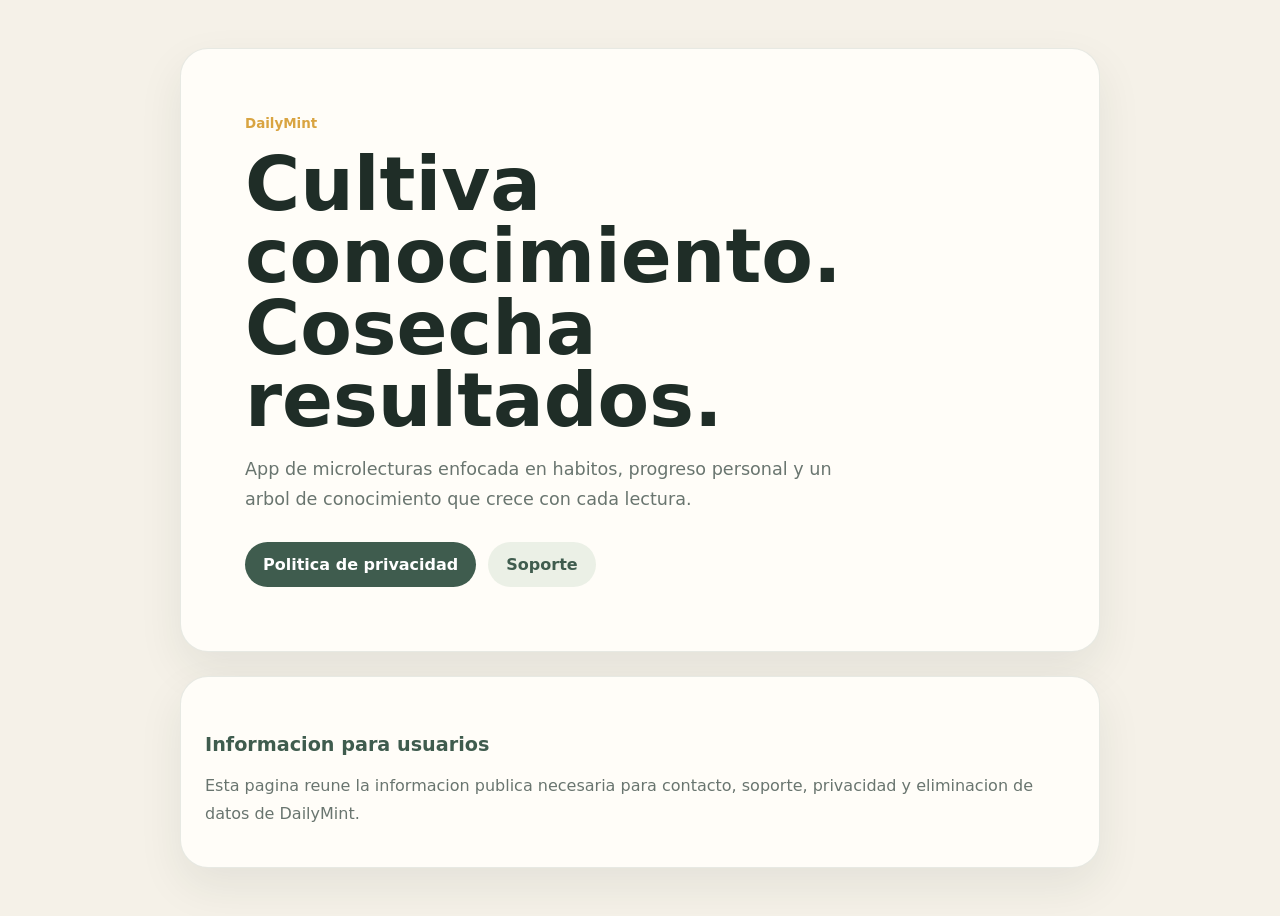
==== index.html @ bbeeff17 "Agregar paginas legales DailyMint" ====
<!doctype html>
<html lang="es">
  <head>
    <meta charset="utf-8" />
    <meta name="viewport" content="width=device-width, initial-scale=1" />
    <title>DailyMint | Soporte y privacidad</title>
    <meta
      name="description"
      content="DailyMint es una app de microlecturas, habitos y crecimiento personal. Encuentra politica de privacidad y soporte."
    />
    <link rel="stylesheet" href="./styles.css" />
  </head>
  <body>
    <main class="page hero-page">
      <section class="hero">
        <p class="eyebrow">DailyMint</p>
        <h1>Cultiva conocimiento. Cosecha resultados.</h1>
        <p class="lead">
          App de microlecturas enfocada en habitos, progreso personal y un arbol de conocimiento que crece con cada lectura.
        </p>
        <div class="actions">
          <a class="button primary" href="./privacy.html">Politica de privacidad</a>
          <a class="button secondary" href="./support.html">Soporte</a>
        </div>
      </section>

      <section class="panel">
        <h2>Informacion para usuarios</h2>
        <p>
          Esta pagina reune la informacion publica necesaria para contacto, soporte, privacidad y eliminacion de datos de
          DailyMint.
        </p>
      </section>
    </main>
  </body>
</html>
---- styles.css ----
:root {
  --primary: #3f5c4e;
  --secondary: #6fa57a;
  --background: #f5f1e8;
  --surface: #fffdf8;
  --gold: #d9a441;
  --ink: #1f2d27;
  --muted: #69756f;
  --line: rgba(63, 92, 78, 0.12);
}

* {
  box-sizing: border-box;
}

body {
  margin: 0;
  background: var(--background);
  color: var(--ink);
  font-family: Inter, ui-sans-serif, system-ui, -apple-system, BlinkMacSystemFont, "Segoe UI", sans-serif;
}

a {
  color: var(--primary);
  font-weight: 700;
  text-decoration: none;
}

.page {
  width: min(920px, calc(100% - 32px));
  margin: 0 auto;
  padding: 48px 0;
}

.hero-page {
  min-height: 100vh;
  display: grid;
  align-content: center;
  gap: 24px;
}

.hero,
.panel,
.document,
.contact-card {
  background: var(--surface);
  border: 1px solid var(--line);
  border-radius: 28px;
  box-shadow: 0 18px 45px rgba(31, 45, 39, 0.08);
}

.hero {
  padding: clamp(28px, 7vw, 64px);
}

.panel {
  padding: 24px;
}

.document {
  padding: clamp(24px, 5vw, 44px);
}

.eyebrow,
.updated {
  color: var(--gold);
  font-size: 0.84rem;
  font-weight: 800;
  margin: 0 0 12px;
}

h1 {
  font-size: clamp(2.25rem, 8vw, 4.7rem);
  line-height: 0.96;
  letter-spacing: 0;
  margin: 0 0 18px;
}

.document h1 {
  font-size: clamp(2rem, 7vw, 3.5rem);
}

h2 {
  color: var(--primary);
  font-size: 1.2rem;
  margin: 32px 0 10px;
}

p,
li {
  color: var(--muted);
  font-size: 1rem;
  line-height: 1.7;
}

.lead {
  max-width: 620px;
  font-size: 1.1rem;
}

.actions {
  display: flex;
  flex-wrap: wrap;
  gap: 12px;
  margin-top: 28px;
}

.button {
  border-radius: 999px;
  padding: 13px 18px;
}

.primary {
  background: var(--primary);
  color: white;
}

.secondary {
  background: rgba(111, 165, 122, 0.14);
  color: var(--primary);
}

.back-link {
  display: inline-flex;
  margin-bottom: 22px;
}

.contact-card {
  margin: 24px 0;
  padding: 22px;
}

.contact-card a {
  font-size: 1.2rem;
}
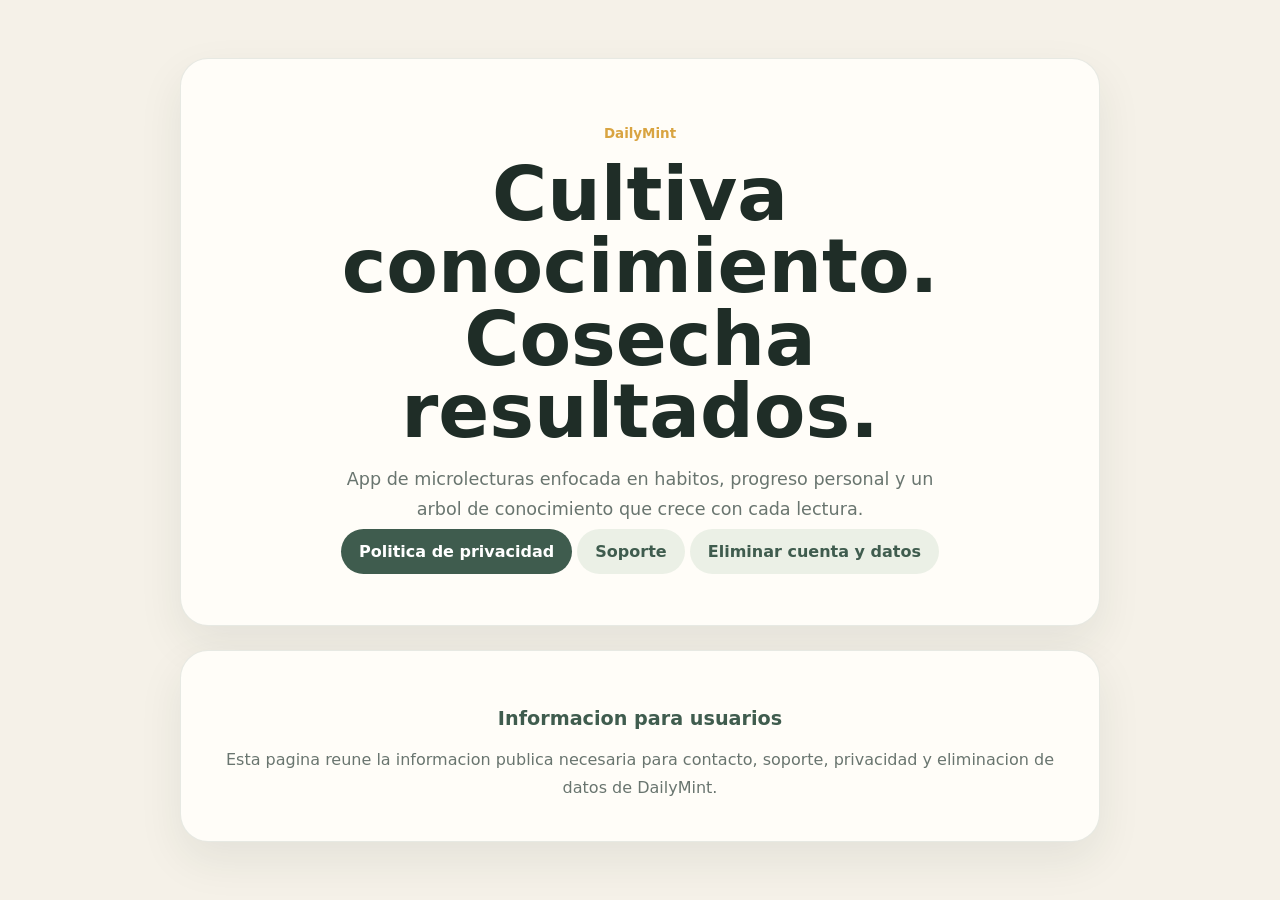
==== commit b39a9315: "Publicar instrucciones de eliminacion de cuenta" ====
--- a/index.html
+++ b/index.html
@@ -21,6 +21,7 @@
         <div class="actions">
           <a class="button primary" href="./privacy.html">Politica de privacidad</a>
           <a class="button secondary" href="./support.html">Soporte</a>
+          <a class="button secondary" href="./delete-account.html">Eliminar cuenta y datos</a>
         </div>
       </section>
 
--- a/styles.css
+++ b/styles.css
@@ -37,6 +37,20 @@
   display: grid;
   align-content: center;
   gap: 24px;
+}
+
+.hero,
+.panel {
+  text-align: center;
+}
+
+.hero .lead {
+  margin-left: auto;
+  margin-right: auto;
+}
+
+.actions {
+  justify-content: center;
 }
 
 .hero,
@@ -98,13 +112,6 @@
   font-size: 1.1rem;
 }
 
-.actions {
-  display: flex;
-  flex-wrap: wrap;
-  gap: 12px;
-  margin-top: 28px;
-}
-
 .button {
   border-radius: 999px;
   padding: 13px 18px;
